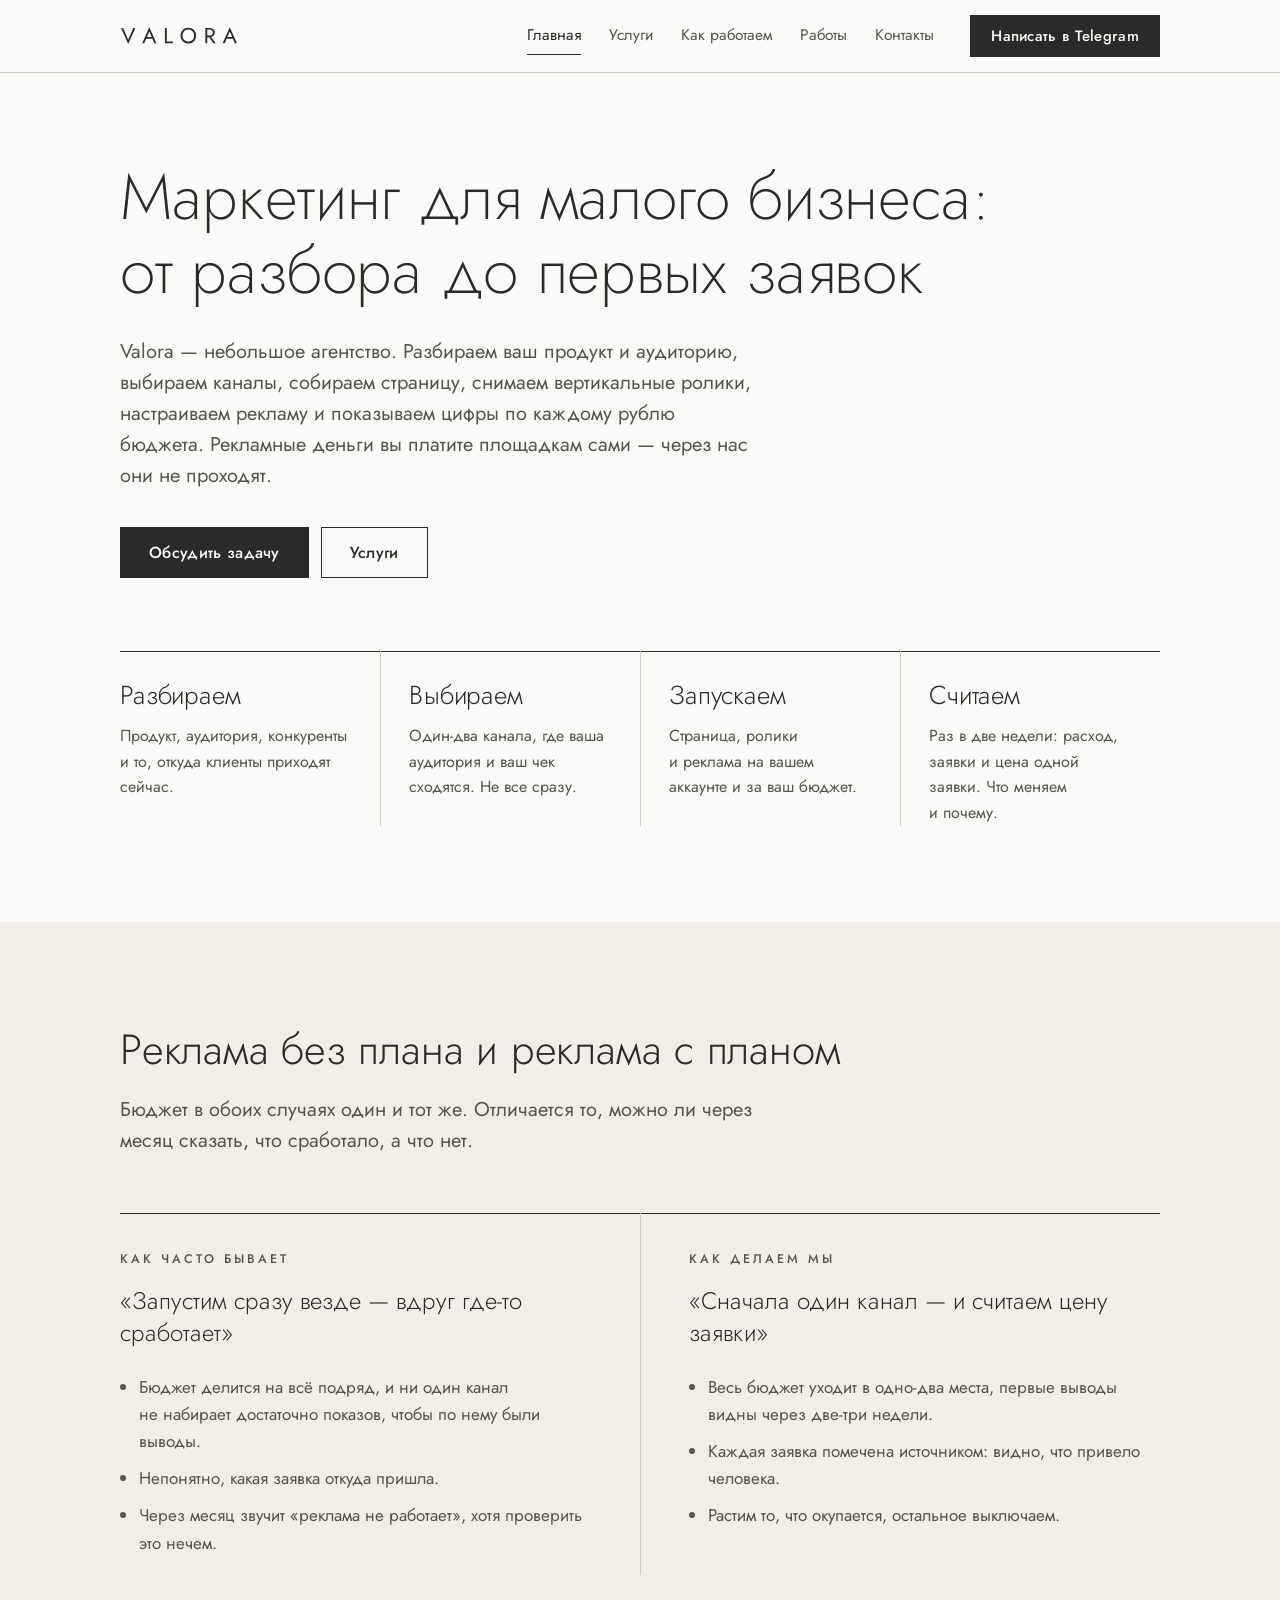
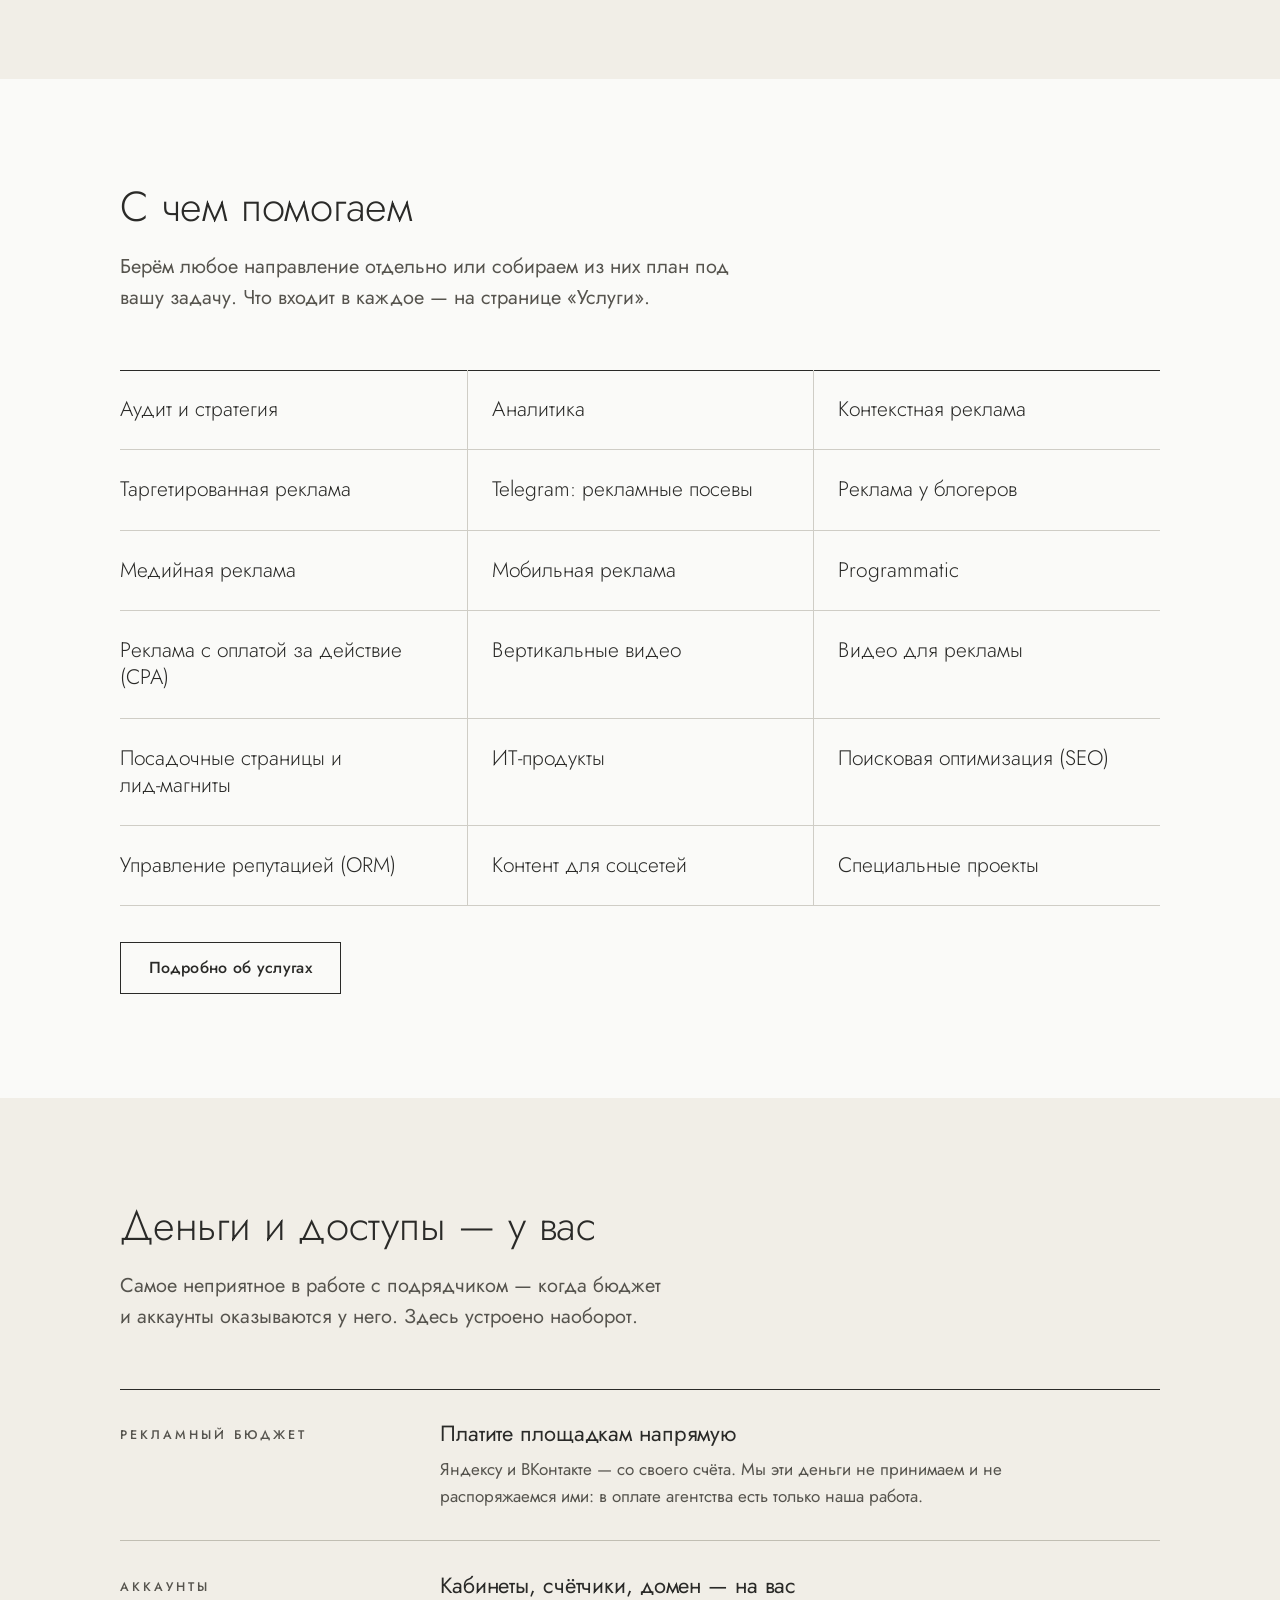
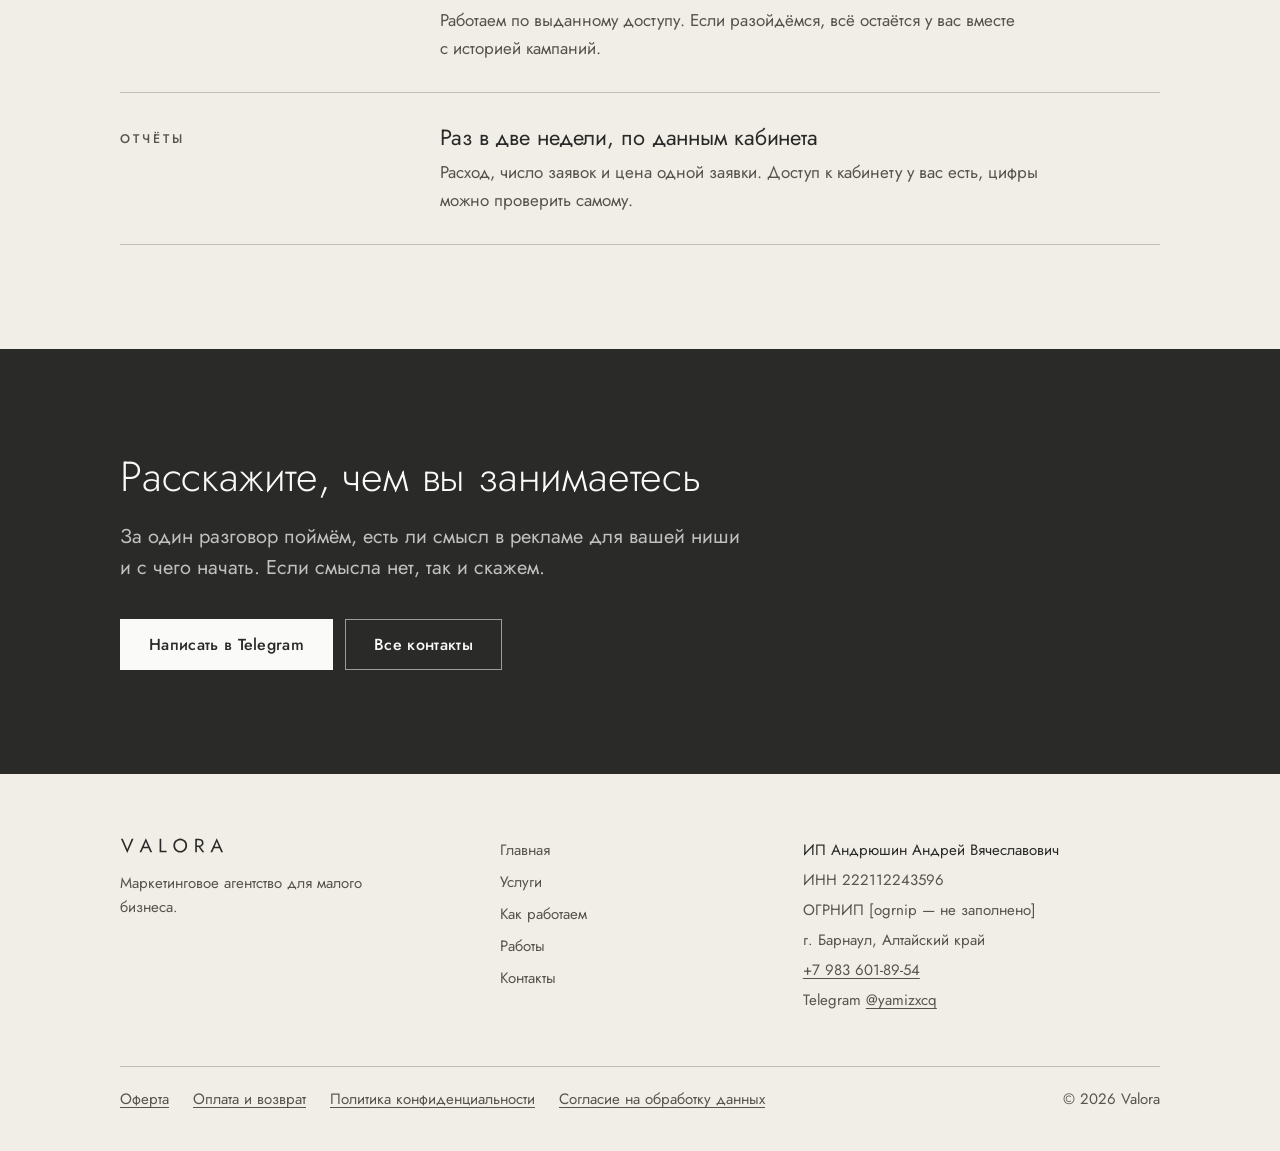
==== index.html @ 907070ff "feat: Valora marketing agency site (IP, no price list, vertical video production) Co-Authored-By: Cl" ====
<!doctype html>
<html lang="ru">
<head>
<meta charset="utf-8">
<meta name="viewport" content="width=device-width, initial-scale=1">
<title>Valora — маркетинговое агентство для малого бизнеса</title>
<meta name="description" content="Valora — небольшое маркетинговое агентство: аудит, реклама, вертикальные видео, сайты и аналитика. Бюджет и аккаунты — у вас.">
<meta property="og:type" content="website">
<meta property="og:locale" content="ru_RU">
<meta property="og:site_name" content="Valora">
<meta property="og:title" content="Valora — маркетинговое агентство для малого бизнеса">
<meta property="og:description" content="Valora — небольшое маркетинговое агентство: аудит, реклама, вертикальные видео, сайты и аналитика. Бюджет и аккаунты — у вас.">
<meta property="og:url" content="https://valora-studio.github.io/valora-agency/">
<meta property="og:image" content="https://valora-studio.github.io/valora-agency/img/og.jpg">
<meta property="og:image:width" content="1200">
<meta property="og:image:height" content="630">
<meta name="twitter:card" content="summary_large_image">
<link rel="canonical" href="https://valora-studio.github.io/valora-agency/">
<link rel="icon" href="img/favicon.svg" type="image/svg+xml">
<link rel="icon" href="img/favicon-32.png" sizes="32x32" type="image/png">
<link rel="apple-touch-icon" href="img/apple-touch-icon.png">
<link rel="preload" href="fonts/Jost-cyr-var.woff2" as="font" type="font/woff2" crossorigin>
<script>document.documentElement.classList.add('js')</script>
<link rel="stylesheet" href="styles.css">
</head>
<body>
<header class="top">
  <div class="wrap">
    <a class="brand" href="index.html"><svg role="img" aria-label="Valora" xmlns="http://www.w3.org/2000/svg" viewBox="0 0 5364.0 784.0"><g transform="translate(42.0 742.0) scale(1 -1)" fill="currentColor"><path transform="translate(0.0 0)" d="M330 158 100 700H5L330 -35L655 700H560Z"/><path transform="translate(960.0 0)" d="M147 210H517L487 290H177ZM330 542 450 260 458 240 560 0H655L330 735L5 0H100L204 246L212 264Z"/><path transform="translate(1920.0 0)" d="M80 700V0H440V80H165V700Z"/><path transform="translate(2670.0 0)" d="M130 350Q130 429 164.5 491.0Q199 553 259.0 589.0Q319 625 395 625Q472 625 531.5 589.0Q591 553 625.5 491.0Q660 429 660 350Q660 271 625.5 209.0Q591 147 531.5 111.0Q472 75 395 75Q319 75 259.0 111.0Q199 147 164.5 209.0Q130 271 130 350ZM40 350Q40 274 66.5 208.0Q93 142 141.0 93.5Q189 45 254.0 17.5Q319 -10 395 -10Q472 -10 536.5 17.5Q601 45 649.0 93.5Q697 142 723.5 208.0Q750 274 750 350Q750 427 723.5 492.5Q697 558 649.0 606.5Q601 655 536.5 682.5Q472 710 395 710Q319 710 254.0 682.5Q189 655 141.0 606.5Q93 558 66.5 492.5Q40 427 40 350Z"/><path transform="translate(3760.0 0)" d="M205 345 445 0H550L300 345ZM80 700V0H165V700ZM127 625H270Q315 625 349.5 609.0Q384 593 403.5 563.0Q423 533 423 490Q423 447 403.5 417.0Q384 387 349.5 371.0Q315 355 270 355H127V280H270Q338 280 391.5 305.5Q445 331 476.5 378.5Q508 426 508 490Q508 555 476.5 602.0Q445 649 391.5 674.5Q338 700 270 700H127Z"/><path transform="translate(4620.0 0)" d="M147 210H517L487 290H177ZM330 542 450 260 458 240 560 0H655L330 735L5 0H100L204 246L212 264Z"/></g></svg>
</a>
    <button class="burger" type="button" aria-expanded="false" aria-controls="nav">Меню</button>
    <nav class="nav" id="nav">
      <a href="index.html" aria-current="page">Главная</a>
      <a href="services.html">Услуги</a>
      <a href="how.html">Как работаем</a>
      <a href="works.html">Работы</a>
      <a href="contact.html">Контакты</a>
    </nav>
    <a class="btn" href="https://t.me/yamizxcq" target="_blank" rel="noopener">Написать в Telegram</a>
  </div>
</header>
<main>
<section class="hero">
  <div class="wrap">
    <h1>Маркетинг для малого бизнеса: от&nbsp;разбора до&nbsp;первых заявок</h1>
    <p class="lead">Valora&nbsp;— небольшое агентство. Разбираем ваш продукт и&nbsp;аудиторию, выбираем каналы, собираем страницу, снимаем вертикальные ролики, настраиваем рекламу и&nbsp;показываем цифры по&nbsp;каждому рублю бюджета. Рекламные деньги вы&nbsp;платите площадкам сами&nbsp;— через нас они не&nbsp;проходят.</p>
    <div class="actions">
      <a class="btn" href="https://t.me/yamizxcq">Обсудить задачу</a>
      <a class="btn btn--ghost" href="services.html">Услуги</a>
    </div>
    <div class="stages">
    <div class="stage" style="--i:0"><h3>Разбираем</h3><p>Продукт, аудитория, конкуренты и&nbsp;то, откуда клиенты приходят сейчас.</p></div>
    <div class="stage" style="--i:1"><h3>Выбираем</h3><p>Один-два канала, где ваша аудитория и&nbsp;ваш чек сходятся. Не&nbsp;все сразу.</p></div>
    <div class="stage" style="--i:2"><h3>Запускаем</h3><p>Страница, ролики и&nbsp;реклама на&nbsp;вашем аккаунте и&nbsp;за ваш бюджет.</p></div>
    <div class="stage" style="--i:3"><h3>Считаем</h3><p>Раз в&nbsp;две недели: расход, заявки и&nbsp;цена одной заявки. Что меняем и&nbsp;почему.</p></div>
  </div>
  </div>
</section>

<section class="band band--tone">
  <div class="wrap">
    <div class="head">
      <h2>Реклама без плана и&nbsp;реклама с&nbsp;планом</h2>
      <p class="lead">Бюджет в&nbsp;обоих случаях один и&nbsp;тот же. Отличается то, можно ли&nbsp;через месяц сказать, что сработало, а&nbsp;что нет.</p>
    </div>
    <div class="compare">
      <div>
        <p class="label">Как часто бывает</p>
        <blockquote>«Запустим сразу везде&nbsp;— вдруг где-то сработает»</blockquote>
        <ul>
          <li>Бюджет делится на&nbsp;всё подряд, и&nbsp;ни один канал не&nbsp;набирает достаточно показов, чтобы по&nbsp;нему были выводы.</li>
          <li>Непонятно, какая заявка откуда пришла.</li>
          <li>Через месяц звучит «реклама не&nbsp;работает», хотя проверить это нечем.</li>
        </ul>
      </div>
      <div>
        <p class="label">Как делаем мы</p>
        <blockquote>«Сначала один канал&nbsp;— и&nbsp;считаем цену заявки»</blockquote>
        <ul>
          <li>Весь бюджет уходит в&nbsp;одно-два места, первые выводы видны через две-три недели.</li>
          <li>Каждая заявка помечена источником: видно, что привело человека.</li>
          <li>Растим то, что окупается, остальное выключаем.</li>
        </ul>
      </div>
    </div>
  </div>
</section>

<section class="band">
  <div class="wrap">
    <div class="head">
      <h2>С&nbsp;чем помогаем</h2>
      <p class="lead">Берём любое направление отдельно или собираем из&nbsp;них план под вашу задачу. Что входит в&nbsp;каждое&nbsp;— на&nbsp;странице «Услуги».</p>
    </div>
    <div class="dirs">
    <div style="--i:0">Аудит и&nbsp;стратегия</div>
    <div style="--i:1">Аналитика</div>
    <div style="--i:2">Контекстная реклама</div>
    <div style="--i:3">Таргетированная реклама</div>
    <div style="--i:4">Telegram: рекламные посевы</div>
    <div style="--i:5">Реклама у&nbsp;блогеров</div>
    <div style="--i:6">Медийная реклама</div>
    <div style="--i:7">Мобильная реклама</div>
    <div style="--i:8">Programmatic</div>
    <div style="--i:9">Реклама с&nbsp;оплатой за&nbsp;действие (CPA)</div>
    <div style="--i:10">Вертикальные видео</div>
    <div style="--i:11">Видео для рекламы</div>
    <div style="--i:12">Посадочные страницы и <span class="nb">лид-магниты</span></div>
    <div style="--i:13">ИТ-продукты</div>
    <div style="--i:14">Поисковая оптимизация (SEO)</div>
    <div style="--i:15">Управление репутацией (ORM)</div>
    <div style="--i:16">Контент для соцсетей</div>
    <div style="--i:17">Специальные проекты</div>
  </div>
    <div class="actions"><a class="btn btn--ghost" href="services.html">Подробно об&nbsp;услугах</a></div>
  </div>
</section>

<section class="band band--tone">
  <div class="wrap">
    <div class="head">
      <h2>Деньги и&nbsp;доступы&nbsp;— у&nbsp;вас</h2>
      <p class="lead">Самое неприятное в&nbsp;работе с&nbsp;подрядчиком&nbsp;— когда бюджет и&nbsp;аккаунты оказываются у&nbsp;него. Здесь устроено наоборот.</p>
    </div>
    <div class="rows">
      <div class="row">
        <p class="label">Рекламный бюджет</p>
        <div><h3>Платите площадкам напрямую</h3><p>Яндексу и&nbsp;ВКонтакте&nbsp;— со&nbsp;своего счёта. Мы&nbsp;эти деньги не&nbsp;принимаем и&nbsp;не распоряжаемся ими: в&nbsp;оплате агентства есть только наша работа.</p></div>
      </div>
      <div class="row">
        <p class="label">Аккаунты</p>
        <div><h3>Кабинеты, счётчики, домен&nbsp;— на&nbsp;вас</h3><p>Работаем по&nbsp;выданному доступу. Если разойдёмся, всё остаётся у&nbsp;вас вместе с&nbsp;историей кампаний.</p></div>
      </div>
      <div class="row">
        <p class="label">Отчёты</p>
        <div><h3>Раз в&nbsp;две недели, по&nbsp;данным кабинета</h3><p>Расход, число заявок и&nbsp;цена одной заявки. Доступ к&nbsp;кабинету у&nbsp;вас есть, цифры можно проверить самому.</p></div>
      </div>
    </div>
  </div>
</section>

<section class="band band--ink cta">
  <div class="wrap">
    <h2>Расскажите, чем вы&nbsp;занимаетесь</h2>
    <p class="lead">За&nbsp;один разговор поймём, есть ли&nbsp;смысл в&nbsp;рекламе для вашей ниши и&nbsp;с чего начать. Если смысла нет, так и&nbsp;скажем.</p>
    <div class="actions">
      <a class="btn btn--on-ink" href="https://t.me/yamizxcq">Написать в&nbsp;Telegram</a>
      <a class="btn btn--on-ink-ghost" href="contact.html">Все контакты</a>
    </div>
  </div>
</section>
</main>
<footer class="foot">
  <div class="wrap">
    <div class="foot__grid">
      <div>
        <a class="brand" href="index.html"><svg role="img" aria-label="Valora" xmlns="http://www.w3.org/2000/svg" viewBox="0 0 5364.0 784.0"><g transform="translate(42.0 742.0) scale(1 -1)" fill="currentColor"><path transform="translate(0.0 0)" d="M330 158 100 700H5L330 -35L655 700H560Z"/><path transform="translate(960.0 0)" d="M147 210H517L487 290H177ZM330 542 450 260 458 240 560 0H655L330 735L5 0H100L204 246L212 264Z"/><path transform="translate(1920.0 0)" d="M80 700V0H440V80H165V700Z"/><path transform="translate(2670.0 0)" d="M130 350Q130 429 164.5 491.0Q199 553 259.0 589.0Q319 625 395 625Q472 625 531.5 589.0Q591 553 625.5 491.0Q660 429 660 350Q660 271 625.5 209.0Q591 147 531.5 111.0Q472 75 395 75Q319 75 259.0 111.0Q199 147 164.5 209.0Q130 271 130 350ZM40 350Q40 274 66.5 208.0Q93 142 141.0 93.5Q189 45 254.0 17.5Q319 -10 395 -10Q472 -10 536.5 17.5Q601 45 649.0 93.5Q697 142 723.5 208.0Q750 274 750 350Q750 427 723.5 492.5Q697 558 649.0 606.5Q601 655 536.5 682.5Q472 710 395 710Q319 710 254.0 682.5Q189 655 141.0 606.5Q93 558 66.5 492.5Q40 427 40 350Z"/><path transform="translate(3760.0 0)" d="M205 345 445 0H550L300 345ZM80 700V0H165V700ZM127 625H270Q315 625 349.5 609.0Q384 593 403.5 563.0Q423 533 423 490Q423 447 403.5 417.0Q384 387 349.5 371.0Q315 355 270 355H127V280H270Q338 280 391.5 305.5Q445 331 476.5 378.5Q508 426 508 490Q508 555 476.5 602.0Q445 649 391.5 674.5Q338 700 270 700H127Z"/><path transform="translate(4620.0 0)" d="M147 210H517L487 290H177ZM330 542 450 260 458 240 560 0H655L330 735L5 0H100L204 246L212 264Z"/></g></svg>
</a>
        <p class="foot__tag">Маркетинговое агентство для малого бизнеса.</p>
      </div>
      <ul>
        <li><a href="index.html">Главная</a></li>
        <li><a href="services.html">Услуги</a></li>
        <li><a href="how.html">Как работаем</a></li>
        <li><a href="works.html">Работы</a></li>
        <li><a href="contact.html">Контакты</a></li>
      </ul>
      <div class="foot__req">
        <p>ИП Андрюшин Андрей Вячеславович</p>
        <p>ИНН 222112243596</p>
        <p>ОГРНИП [ogrnip — не заполнено]</p>
        <p>г. Барнаул, Алтайский край</p>
        <p><a href="tel:+79836018954">+7 983 601-89-54</a></p>
        <p>Telegram <a href="https://t.me/yamizxcq" target="_blank" rel="noopener">@yamizxcq</a></p>
      </div>
    </div>
    <div class="foot__legal">
    <a href="oferta.html">Оферта</a>
    <a href="payment.html">Оплата и возврат</a>
    <a href="privacy.html">Политика конфиденциальности</a>
    <a href="consent.html">Согласие на обработку данных</a>
    <span>© 2026 Valora</span>
    </div>
  </div>
</footer>
<script src="script.js"></script>
</body>
</html>
---- styles.css ----
/* Valora — сайт студии.
   Фирстиль S6 «Тихий минимализм»: чернила по бумаге, Jost, акцентного цвета нет.
   MUTED (#9A9689) текстом не набирается никогда — только линейки. */

@font-face {
  font-family: 'Jost';
  font-style: normal; font-weight: 200 700; font-display: swap;
  src: url(fonts/Jost-cyr-var.woff2) format('woff2');
  unicode-range: U+0301, U+0400-045F, U+0490-0491, U+04B0-04B1, U+2116;
}
@font-face {
  font-family: 'Jost';
  font-style: normal; font-weight: 200 700; font-display: swap;
  src: url(fonts/Jost-latin-var.woff2) format('woff2');
  unicode-range: U+0000-00FF, U+0131, U+0152-0153, U+02BB-02BC, U+02C6,
                 U+02DA, U+02DC, U+0304, U+0308, U+0329, U+2000-206F,
                 U+20AC, U+2122, U+2191, U+2193, U+2212, U+2215, U+FEFF, U+FFFD;
}

:root {
  --ink: #2A2A28;
  --ink-2: #56544E;
  --paper: #FAFAF8;
  --tone: #F1EEE7;
  --rule: #9A9689;
  --rule-soft: color-mix(in srgb, var(--rule) 45%, var(--paper));
  --on-ink-2: color-mix(in srgb, var(--paper) 72%, var(--ink));

  --wrap: 1120px;
  --gutter: 40px;
  --font: 'Jost', 'Segoe UI', system-ui, sans-serif;
}

*, *::before, *::after { box-sizing: border-box; }
html { -webkit-text-size-adjust: 100%; }
body {
  margin: 0;
  background: var(--paper);
  color: var(--ink);
  font: 400 17px/1.6 var(--font);
  font-feature-settings: 'kern', 'liga';
  -webkit-font-smoothing: antialiased;
}
img { max-width: 100%; height: auto; display: block; }
a { color: inherit; text-decoration-thickness: 1px; text-underline-offset: 3px; }
a:hover { text-decoration-color: var(--rule); }
p { margin: 0 0 1em; }
p:last-child { margin-bottom: 0; }
h1, h2, h3 { margin: 0; font-weight: 300; line-height: 1.15; letter-spacing: -0.005em; }
h1 { font-size: clamp(38px, 5.2vw, 64px); font-weight: 250; }
h2 { font-size: clamp(30px, 3.4vw, 42px); }
h3 { font-size: 22px; font-weight: 400; line-height: 1.3; }
:focus-visible { outline: 2px solid var(--ink); outline-offset: 3px; }

.wrap { max-width: var(--wrap); margin: 0 auto; padding: 0 var(--gutter); }
.lead { font-size: 20px; line-height: 1.55; color: var(--ink-2); max-width: 640px; }
.note { font-size: 15px; color: var(--ink-2); }
.label {
  font-size: 12.5px; font-weight: 500; letter-spacing: 0.24em;
  text-transform: uppercase; color: var(--ink-2);
}

/* ---------- кнопки ---------- */
.btn {
  display: inline-block; padding: 15px 28px;
  font: 500 16px/1.2 var(--font); letter-spacing: 0.02em;
  text-decoration: none; text-align: center;
  border: 1px solid var(--ink); background: var(--ink); color: var(--paper);
  cursor: pointer; transition: background .15s, color .15s;
}
.btn:hover { background: var(--paper); color: var(--ink); }
.btn--ghost { background: transparent; color: var(--ink); }
.btn--ghost:hover { background: var(--ink); color: var(--paper); }
.btn--on-ink { background: var(--paper); color: var(--ink); border-color: var(--paper); }
.btn--on-ink:hover { background: transparent; color: var(--paper); }
.btn--on-ink-ghost { background: transparent; color: var(--paper); border-color: color-mix(in srgb, var(--paper) 55%, var(--ink)); }
.btn--on-ink-ghost:hover { background: var(--paper); color: var(--ink); border-color: var(--paper); }
.actions { display: flex; flex-wrap: wrap; gap: 12px; margin-top: 36px; }

/* ---------- шапка ---------- */
.top { border-bottom: 1px solid var(--rule-soft); background: var(--paper); position: sticky; top: 0; z-index: 10; }
.top .wrap { display: flex; align-items: center; gap: 36px; height: 72px; }
.brand { display: block; line-height: 0; flex: none; }
.brand svg { width: 118px; height: auto; }
.nav { display: flex; gap: 28px; margin-left: auto; }
.nav a { font-size: 15.5px; text-decoration: none; color: var(--ink-2); padding: 6px 0; border-bottom: 1px solid transparent; }
.nav a:hover { color: var(--ink); }
.nav a[aria-current="page"] { color: var(--ink); border-bottom-color: var(--ink); }
.top .btn { padding: 11px 20px; font-size: 15px; }
.burger { display: none; margin-left: auto; background: none; border: 0; padding: 10px 0; cursor: pointer; font: 500 15px var(--font); color: var(--ink); }

/* ---------- полосы ---------- */
.band { padding: 104px 0; }
.band--tone { background: var(--tone); }
.band--ink { background: var(--ink); color: var(--paper); }
.band--ink .lead, .band--ink .note { color: var(--on-ink-2); }
.band--ink a:not(.btn) { color: var(--paper); }
.hero + .band:not(.band--tone):not(.band--ink) { padding-top: 0; }
.head { max-width: 760px; margin-bottom: 56px; }
.head .lead { margin-top: 20px; }

/* ---------- первый экран ---------- */
.hero { padding: 88px 0 96px; }
.hero h1 { max-width: 14em; }
.hero .lead { margin-top: 28px; }

/* ---------- строки с подписью слева (как слайд «Условия» в КП) ---------- */
.rows { border-top: 1px solid var(--ink); }
.row { display: grid; grid-template-columns: 280px 1fr; gap: 40px; padding: 30px 0; border-bottom: 1px solid var(--rule-soft); }
.row .label { padding-top: 6px; }
.row h3 + p { margin-top: 8px; }
.row p { color: var(--ink-2); max-width: 640px; }
.row ul { margin: 12px 0 0; padding-left: 1.1em; color: var(--ink-2); max-width: 640px; }
.row li { margin-bottom: 6px; }
.band--tone .rows, .band--tone .row { border-color: color-mix(in srgb, var(--rule) 55%, var(--tone)); }
.band--tone .rows { border-top-color: var(--ink); }

/* ---------- сравнение двух подходов ---------- */
.compare { display: grid; grid-template-columns: 1fr 1fr; border-top: 1px solid var(--ink); }
.compare > div { padding: 36px 48px 8px 0; }
.compare > div + div { padding: 36px 0 8px 48px; border-left: 1px solid var(--rule-soft); }
.compare blockquote { margin: 16px 0 24px; font-size: 24px; font-weight: 300; line-height: 1.35; }
.compare ul { margin: 0; padding-left: 1.1em; color: var(--ink-2); }
.compare li { margin-bottom: 10px; }
.compare__result { margin-top: 40px; max-width: 760px; font-size: 20px; }


/* ---------- четыре этапа под заголовком ---------- */
.stages { display: grid; grid-template-columns: repeat(4, 1fr); border-top: 1px solid var(--ink); margin-top: 72px; }
.stage { padding: 28px 28px 0 0; }
.stage + .stage { padding-left: 28px; border-left: 1px solid var(--rule-soft); }
.stage h3 { font-size: 26px; font-weight: 300; }
.stage p { margin-top: 10px; font-size: 16px; color: var(--ink-2); }
.js .stage { opacity: 0; transform: translateY(14px); transition: opacity .8s var(--ease), transform .8s var(--ease); transition-delay: calc(var(--i) * 110ms + 250ms); }
.js .stages.is-in .stage { opacity: 1; transform: none; }

/* ---------- направления: сетка названий на главной ---------- */
.dirs { display: grid; grid-template-columns: repeat(3, 1fr); border-top: 1px solid var(--ink); }
.dirs > div { padding: 26px 24px 26px 0; border-bottom: 1px solid var(--rule-soft); font-size: 21px; font-weight: 300; line-height: 1.3; }
.dirs > div:not(:nth-child(3n+1)) { padding-left: 24px; border-left: 1px solid var(--rule-soft); }
.js .dirs > div { opacity: 0; transition: opacity .7s var(--ease); transition-delay: calc(var(--i) * 45ms + 150ms); }
.js .dirs.is-in > div { opacity: 1; }

/* ---------- услуги: несколько позиций в одной строке ---------- */
.svc + .svc { margin-top: 26px; }
.svc h3 { font-size: 21px; }

/* ---------- шаги ---------- */
.steps { counter-reset: step; border-top: 1px solid var(--ink); }
.step { display: grid; grid-template-columns: 80px 280px 1fr; gap: 32px; padding: 32px 0; border-bottom: 1px solid var(--rule-soft); }
.step::before { counter-increment: step; content: counter(step); font-size: 40px; font-weight: 200; line-height: 1; }
.step .when { font-size: 15px; color: var(--ink-2); margin-top: 8px; }
.step p { color: var(--ink-2); max-width: 600px; }

/* ---------- вопросы ---------- */
.faq { border-top: 1px solid var(--ink); }
.faq details { border-bottom: 1px solid var(--rule-soft); }
.faq summary { list-style: none; cursor: pointer; padding: 24px 48px 24px 0; font-size: 20px; font-weight: 400; position: relative; }
.faq summary::-webkit-details-marker { display: none; }
.faq summary::after { content: '+'; position: absolute; right: 4px; top: 20px; font-size: 28px; font-weight: 200; }
.faq details[open] summary::after { content: '−'; }
.faq details > div { padding: 0 48px 28px 0; color: var(--ink-2); max-width: 760px; }

/* ---------- работы ---------- */
.work { display: grid; grid-template-columns: 1.4fr 1fr; gap: 56px; align-items: start; padding: 48px 0; border-top: 1px solid var(--ink); }
.work + .work { border-top-color: var(--rule-soft); }
.work__img { border: 1px solid var(--rule-soft); }
.work h3 { font-size: 28px; font-weight: 300; }
.work p { color: var(--ink-2); margin-top: 14px; }
.work .actions { margin-top: 24px; }
.guides { display: grid; grid-template-columns: repeat(3, 1fr); gap: 16px; }
.guides img { border: 1px solid var(--rule-soft); aspect-ratio: 9 / 16; object-fit: cover; width: 100%; }

/* ---------- контакты ---------- */
.contacts { border-top: 1px solid var(--ink); }
.contacts div { display: grid; grid-template-columns: 280px 1fr; gap: 40px; padding: 22px 0; border-bottom: 1px solid var(--rule-soft); align-items: baseline; }
.contacts b { font-weight: 300; font-size: 26px; overflow-wrap: anywhere; }
.contacts b a { text-decoration: none; }
.contacts b a:hover { text-decoration: underline; }

/* ---------- финальный призыв ---------- */
.cta { text-align: left; }
.cta h2 { max-width: 16em; }
.cta .lead { margin-top: 20px; }

/* ---------- юридические страницы ---------- */
.doc { padding: 72px 0 104px; }
.doc .wrap { max-width: 840px; }
.doc h1 { font-size: clamp(32px, 4vw, 46px); font-weight: 300; }
.doc .meta { margin-top: 16px; color: var(--ink-2); font-size: 15px; }
.doc h2 { font-size: 24px; font-weight: 400; margin: 48px 0 16px; padding-top: 24px; border-top: 1px solid var(--rule-soft); }
.doc p, .doc li { color: var(--ink); font-size: 16.5px; line-height: 1.65; }
.doc ul, .doc ol { padding-left: 1.2em; margin: 0 0 1em; }
.doc li { margin-bottom: 6px; }
.doc .req { margin-top: 48px; padding: 28px 32px; background: var(--tone); }
.doc .req p { margin-bottom: 4px; }
.doc-nav { display: flex; flex-wrap: wrap; gap: 8px 24px; margin-bottom: 40px; font-size: 15px; }
.doc-nav a { color: var(--ink-2); }
.doc-nav a[aria-current="page"] { color: var(--ink); text-decoration: none; }

/* ---------- подвал ---------- */
.foot { background: var(--tone); padding: 64px 0 40px; font-size: 15px; }
.foot__grid { display: grid; grid-template-columns: 1.3fr 1fr 1.4fr; gap: 48px; }
.foot .brand svg { width: 104px; }
.foot__tag { margin-top: 18px; color: var(--ink-2); max-width: 280px; }
.foot ul { list-style: none; margin: 0; padding: 0; }
.foot li { margin-bottom: 8px; }
.foot li a { color: var(--ink-2); text-decoration: none; }
.foot li a:hover { color: var(--ink); text-decoration: underline; }
.foot__req p { margin-bottom: 6px; color: var(--ink-2); }
.foot__req p:first-child { color: var(--ink); }
.foot__legal { margin-top: 48px; padding-top: 20px; border-top: 1px solid color-mix(in srgb, var(--rule) 55%, var(--tone)); display: flex; flex-wrap: wrap; gap: 8px 24px; color: var(--ink-2); }
.foot__legal a { color: var(--ink-2); }
.foot__legal span { margin-left: auto; }

/* ---------- адаптив ---------- */
@media (max-width: 1080px) {
  .nav { gap: 20px; }
  .top .btn { display: none; }
}
@media (max-width: 900px) {
  :root { --gutter: 24px; }
  .band { padding: 72px 0; }
  .hero { padding: 56px 0 72px; }
  .row, .contacts div { grid-template-columns: 1fr; gap: 8px; }
  .compare { grid-template-columns: 1fr; }
  .compare > div, .compare > div + div { padding: 28px 0 8px; border-left: 0; }
  .compare > div + div { border-top: 1px solid var(--rule-soft); }
  .dirs { grid-template-columns: 1fr 1fr; }
  .dirs > div, .dirs > div:not(:nth-child(3n+1)) { padding: 22px 16px 22px 0; border-left: 0; }
  .dirs > div:nth-child(even) { padding-left: 16px; border-left: 1px solid var(--rule-soft); }
  .stages { grid-template-columns: 1fr 1fr; margin-top: 48px; }
  .stage, .stage + .stage { padding: 24px 20px 24px 0; border-left: 0; }
  .stage:nth-child(even) { padding-left: 20px; border-left: 1px solid var(--rule-soft); }
  .stage:nth-child(n+3) { border-top: 1px solid var(--rule-soft); }
  .step { grid-template-columns: 56px 1fr; gap: 8px 20px; }
  .step > :last-child { grid-column: 2; }
  .work { grid-template-columns: 1fr; gap: 28px; }
  .foot__grid { grid-template-columns: 1fr 1fr; }
  .foot__grid > :first-child { grid-column: 1 / -1; }

  .burger { display: block; }
  .nav { display: none; position: absolute; left: 0; right: 0; top: 72px; background: var(--paper);
         flex-direction: column; gap: 0; padding: 8px var(--gutter) 20px; border-bottom: 1px solid var(--rule-soft); }
  .nav a { padding: 12px 0; font-size: 18px; border-bottom: 1px solid var(--rule-soft); }
  .nav a[aria-current="page"] { border-bottom-color: var(--rule-soft); font-weight: 500; }
  .top.is-open .nav { display: flex; }
}
@media (max-width: 560px) {
  :root { --gutter: 16px; }
  body { font-size: 16.5px; }
  .lead { font-size: 18px; }
  .guides { grid-template-columns: 1fr 1fr; }
  .guides img:last-child { display: none; }
  .actions .btn { width: 100%; }
  .foot__grid { grid-template-columns: 1fr; }
  .foot__legal span { margin-left: 0; width: 100%; }
  .doc .req { padding: 20px; }
  .faq summary { font-size: 18px; }
  .dirs > div { font-size: 18px; }
  .stages { grid-template-columns: 1fr; }
  .stage, .stage:nth-child(even) { padding: 22px 0; border-left: 0; }
  .stage + .stage { border-top: 1px solid var(--rule-soft); }
}

.after { margin-top: 24px; }

/* =====================================================================
   Движение. Всё, что спрятано до анимации, прячется только под .js —
   без скрипта страница видна целиком. prefers-reduced-motion гасит всё.
   ===================================================================== */
:root { --ease: cubic-bezier(.2, .7, .15, 1); }

/* заголовок первого экрана: слова поднимаются из-под маски */
.js .split .w { display: inline-block; overflow: hidden; vertical-align: top; padding-bottom: .08em; margin-bottom: -.08em; }
.js .split .w > span { display: inline-block; transform: translateY(105%); transition: transform 1.1s var(--ease); transition-delay: calc(var(--i) * 45ms + 80ms); }
.js .split.is-in .w > span { transform: none; }
.js .hero .lead, .js .hero .actions, .js .doc .meta {
  opacity: 0; transform: translateY(10px);
  transition: opacity .9s var(--ease), transform .9s var(--ease); transition-delay: .55s;
}
.js .hero .actions { transition-delay: .7s; }
.js .is-loaded .hero .lead, .js .is-loaded .hero .actions, .js .is-loaded .doc .meta { opacity: 1; transform: none; }

/* фирменная линейка прочерчивается слева направо */
.js .draw { border-top-color: transparent !important; background-image: linear-gradient(var(--ink), var(--ink));
  background-repeat: no-repeat; background-position: 0 0; background-size: 0 1px; transition: background-size 1.3s var(--ease); }
.js .draw.is-in { background-size: 100% 1px; }


/* шаги: линия пути вдоль номеров */
.steps { position: relative; }
.steps__track { position: absolute; left: 11px; top: 44px; bottom: 44px; width: 1px; background: var(--rule-soft); }
.steps__fill { position: absolute; inset: 0; background: var(--ink); transform-origin: 50% 0; transform: scaleY(var(--p, 1)); }
.step { position: relative; }
.step::before { position: relative; z-index: 1; background: var(--paper); width: 24px; text-align: center; padding: 4px 0; }
.js .step::before { color: var(--ink-2); transition: color .4s, font-weight .4s; }
.js .step.is-on::before { color: var(--ink); font-weight: 300; }

@media (prefers-reduced-motion: reduce) {
  .js .split .w > span, .js .hero .lead, .js .hero .actions, .js .doc .meta, .js .stage, .js .dirs > div { transition: none; transform: none; opacity: 1; }
  .js .draw { transition: none; background-size: 100% 1px; }
}

.nb { white-space: nowrap; }
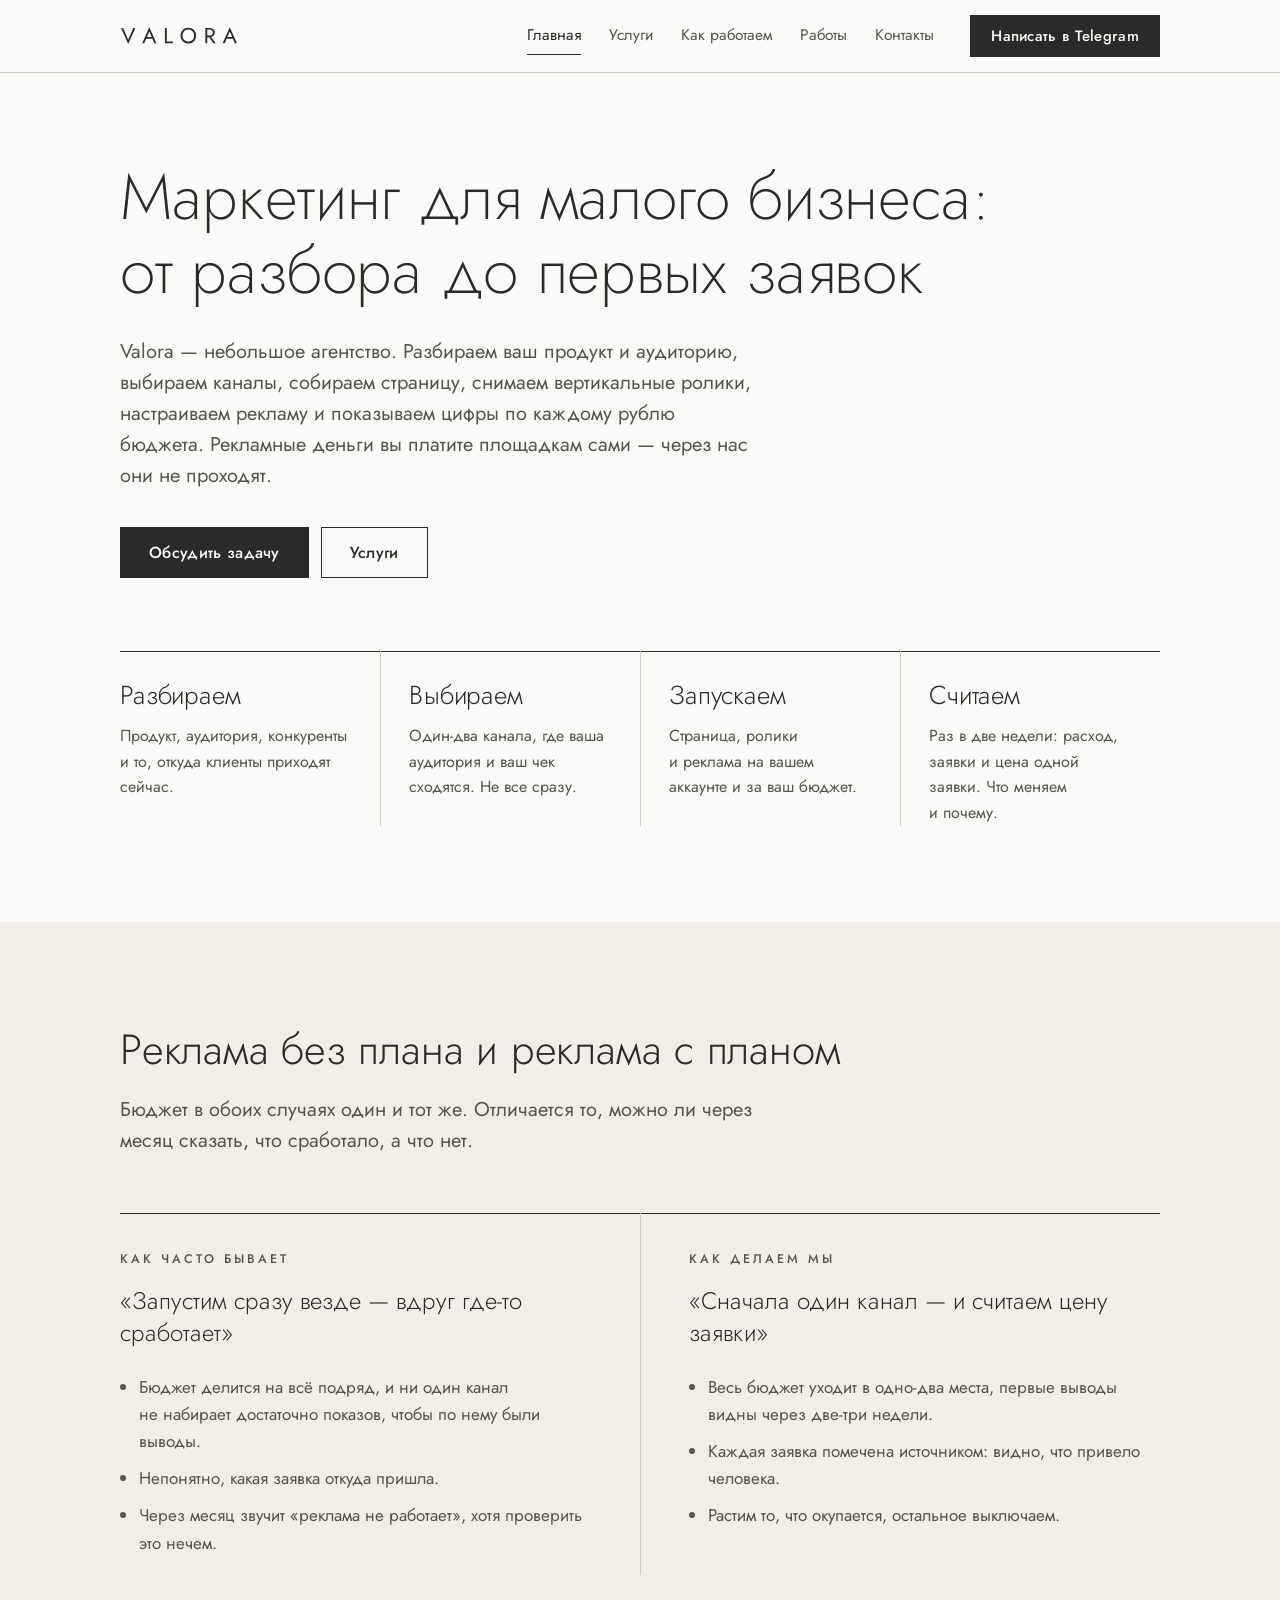
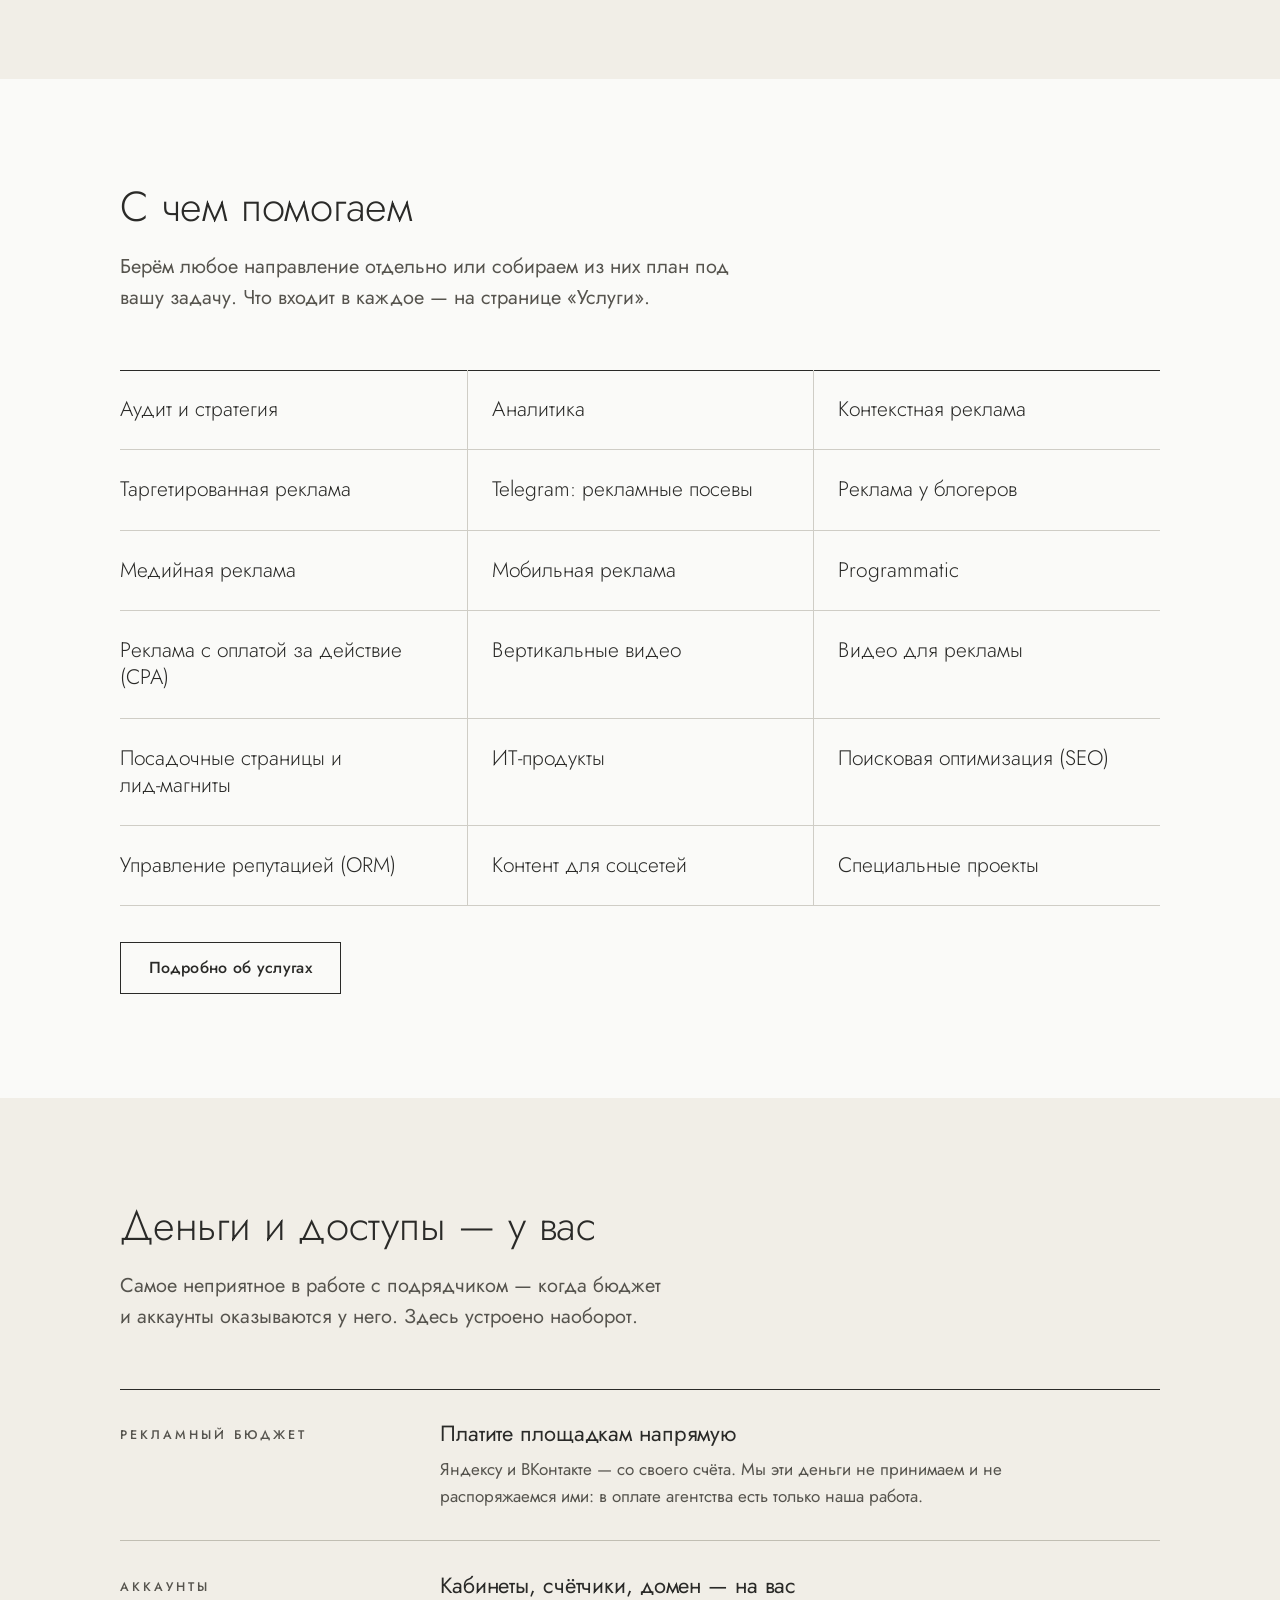
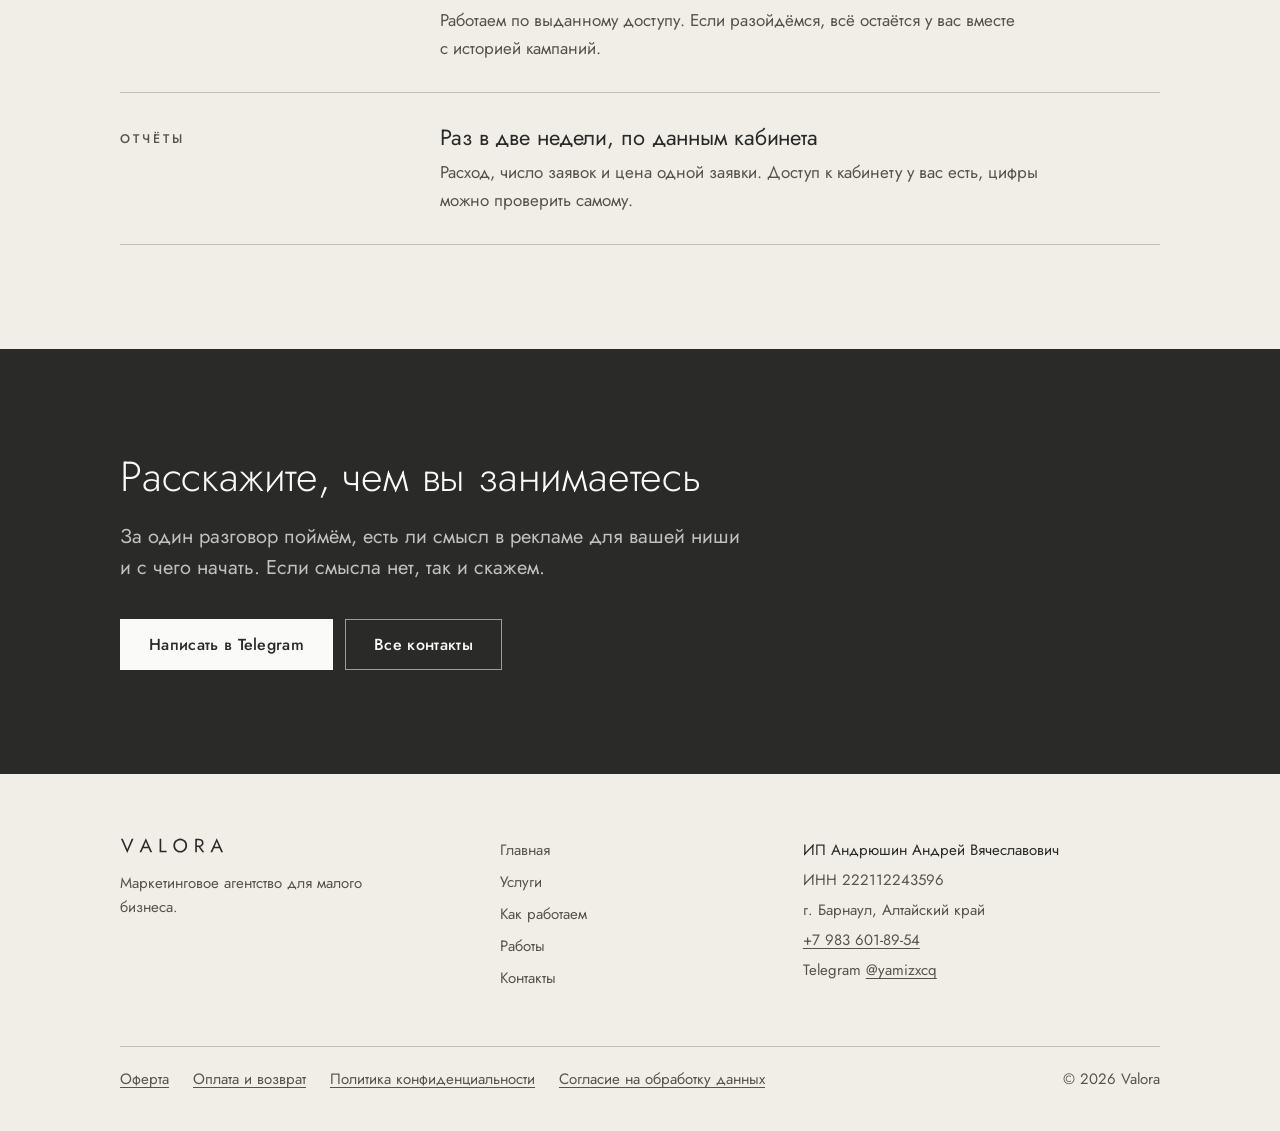
==== commit 00aa13e5: "fix: omit OGRNIP lines until the number is provided Co-Authored-By: Claude Sonnet 5.5 <noreply@anthr" ====
--- a/index.html
+++ b/index.html
@@ -168,7 +168,7 @@
       <div class="foot__req">
         <p>ИП Андрюшин Андрей Вячеславович</p>
         <p>ИНН 222112243596</p>
-        <p>ОГРНИП [ogrnip — не заполнено]</p>
+        
         <p>г. Барнаул, Алтайский край</p>
         <p><a href="tel:+79836018954">+7 983 601-89-54</a></p>
         <p>Telegram <a href="https://t.me/yamizxcq" target="_blank" rel="noopener">@yamizxcq</a></p>
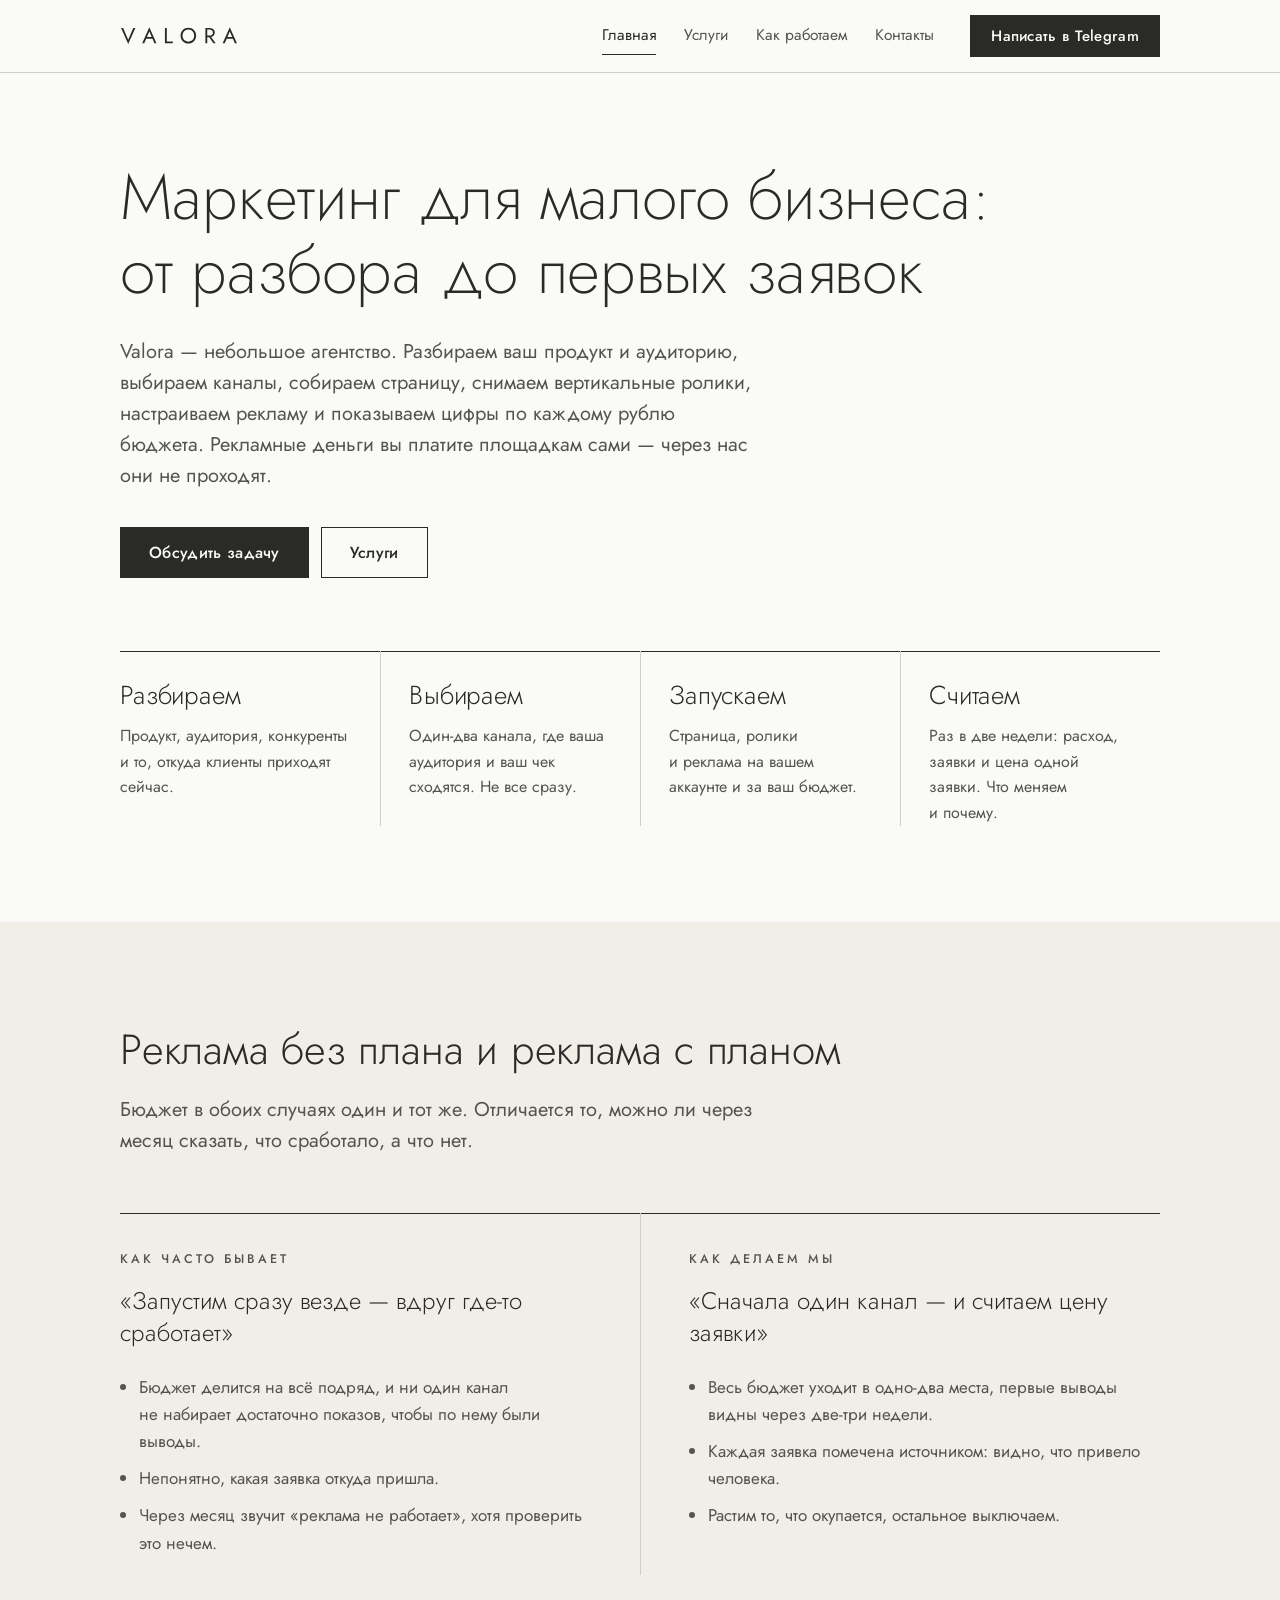
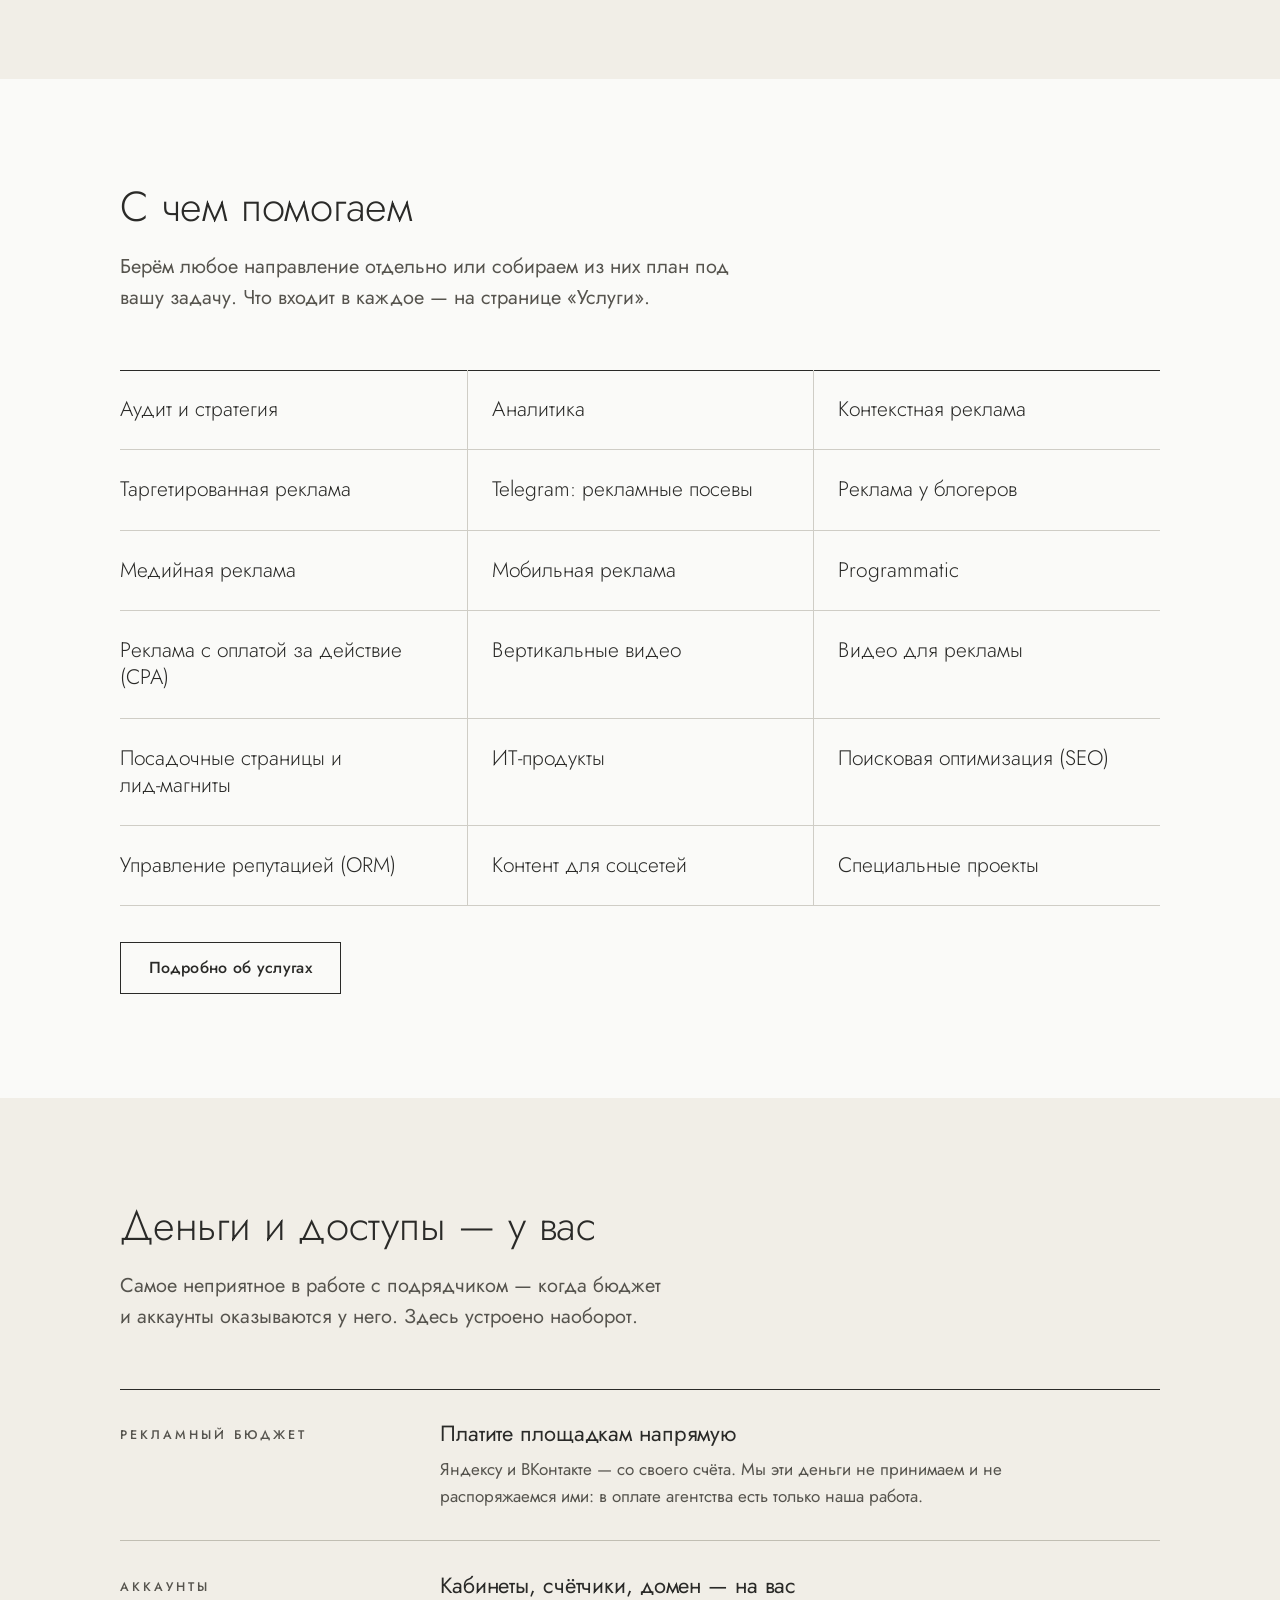
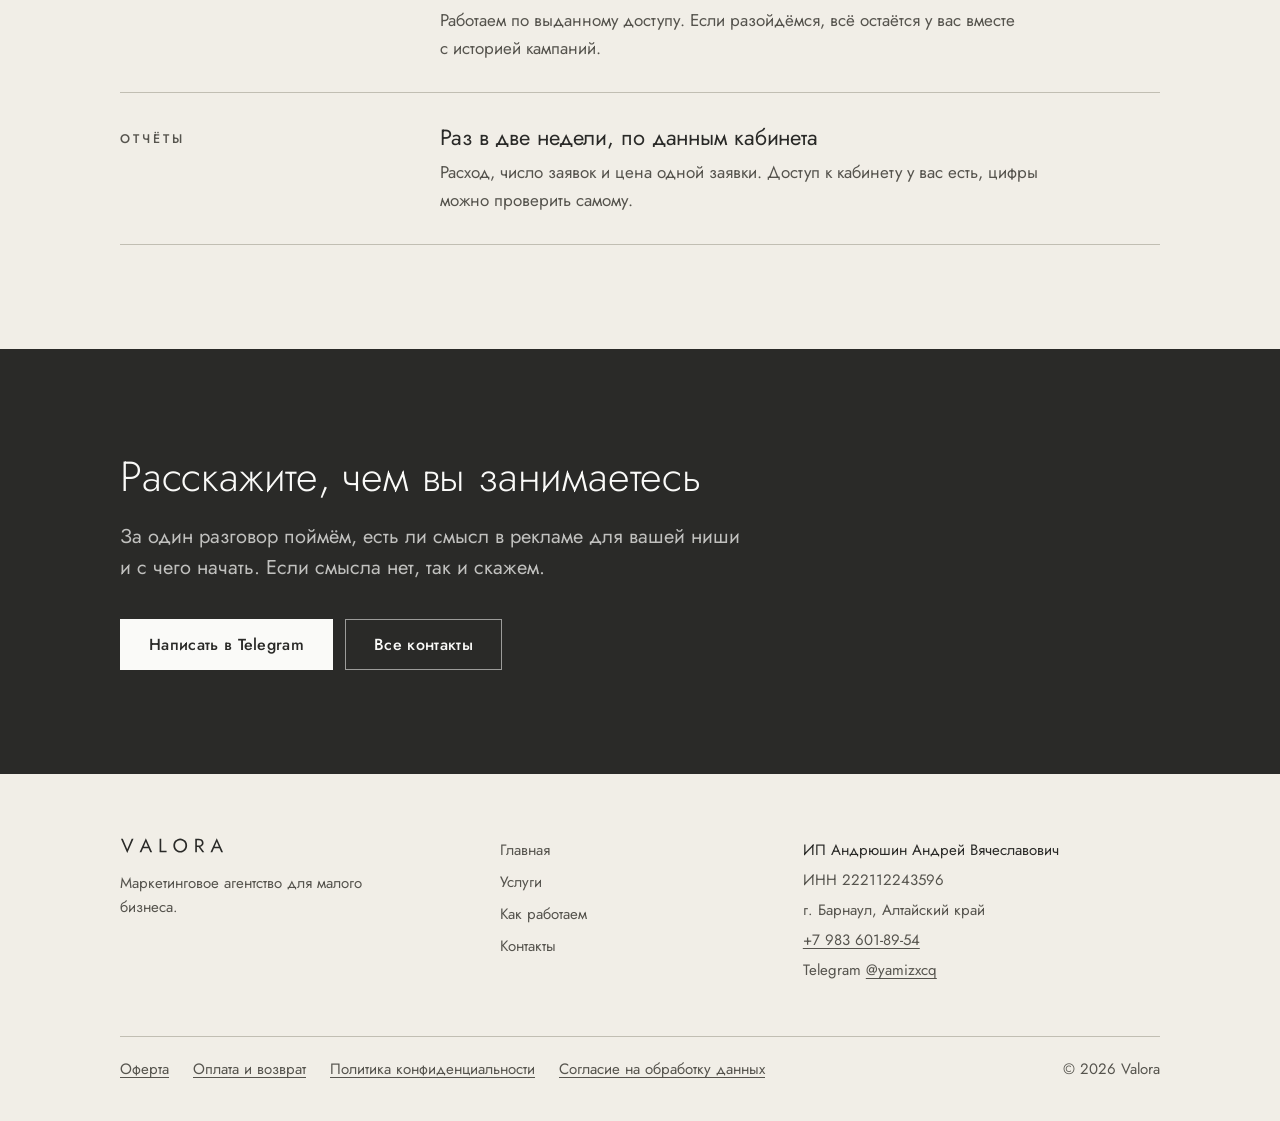
==== commit 8ec079c8: "refactor: remove the works page Co-Authored-By: Claude Sonnet 5.5 <noreply@anthropic.com>" ====
--- a/index.html
+++ b/index.html
@@ -33,7 +33,6 @@
       <a href="index.html" aria-current="page">Главная</a>
       <a href="services.html">Услуги</a>
       <a href="how.html">Как работаем</a>
-      <a href="works.html">Работы</a>
       <a href="contact.html">Контакты</a>
     </nav>
     <a class="btn" href="https://t.me/yamizxcq" target="_blank" rel="noopener">Написать в Telegram</a>
@@ -162,7 +161,6 @@
         <li><a href="index.html">Главная</a></li>
         <li><a href="services.html">Услуги</a></li>
         <li><a href="how.html">Как работаем</a></li>
-        <li><a href="works.html">Работы</a></li>
         <li><a href="contact.html">Контакты</a></li>
       </ul>
       <div class="foot__req">
--- a/styles.css
+++ b/styles.css
@@ -160,16 +160,6 @@
 .faq summary::after { content: '+'; position: absolute; right: 4px; top: 20px; font-size: 28px; font-weight: 200; }
 .faq details[open] summary::after { content: '−'; }
 .faq details > div { padding: 0 48px 28px 0; color: var(--ink-2); max-width: 760px; }
-
-/* ---------- работы ---------- */
-.work { display: grid; grid-template-columns: 1.4fr 1fr; gap: 56px; align-items: start; padding: 48px 0; border-top: 1px solid var(--ink); }
-.work + .work { border-top-color: var(--rule-soft); }
-.work__img { border: 1px solid var(--rule-soft); }
-.work h3 { font-size: 28px; font-weight: 300; }
-.work p { color: var(--ink-2); margin-top: 14px; }
-.work .actions { margin-top: 24px; }
-.guides { display: grid; grid-template-columns: repeat(3, 1fr); gap: 16px; }
-.guides img { border: 1px solid var(--rule-soft); aspect-ratio: 9 / 16; object-fit: cover; width: 100%; }
 
 /* ---------- контакты ---------- */
 .contacts { border-top: 1px solid var(--ink); }
@@ -235,7 +225,6 @@
   .stage:nth-child(n+3) { border-top: 1px solid var(--rule-soft); }
   .step { grid-template-columns: 56px 1fr; gap: 8px 20px; }
   .step > :last-child { grid-column: 2; }
-  .work { grid-template-columns: 1fr; gap: 28px; }
   .foot__grid { grid-template-columns: 1fr 1fr; }
   .foot__grid > :first-child { grid-column: 1 / -1; }
 
@@ -250,8 +239,6 @@
   :root { --gutter: 16px; }
   body { font-size: 16.5px; }
   .lead { font-size: 18px; }
-  .guides { grid-template-columns: 1fr 1fr; }
-  .guides img:last-child { display: none; }
   .actions .btn { width: 100%; }
   .foot__grid { grid-template-columns: 1fr; }
   .foot__legal span { margin-left: 0; width: 100%; }
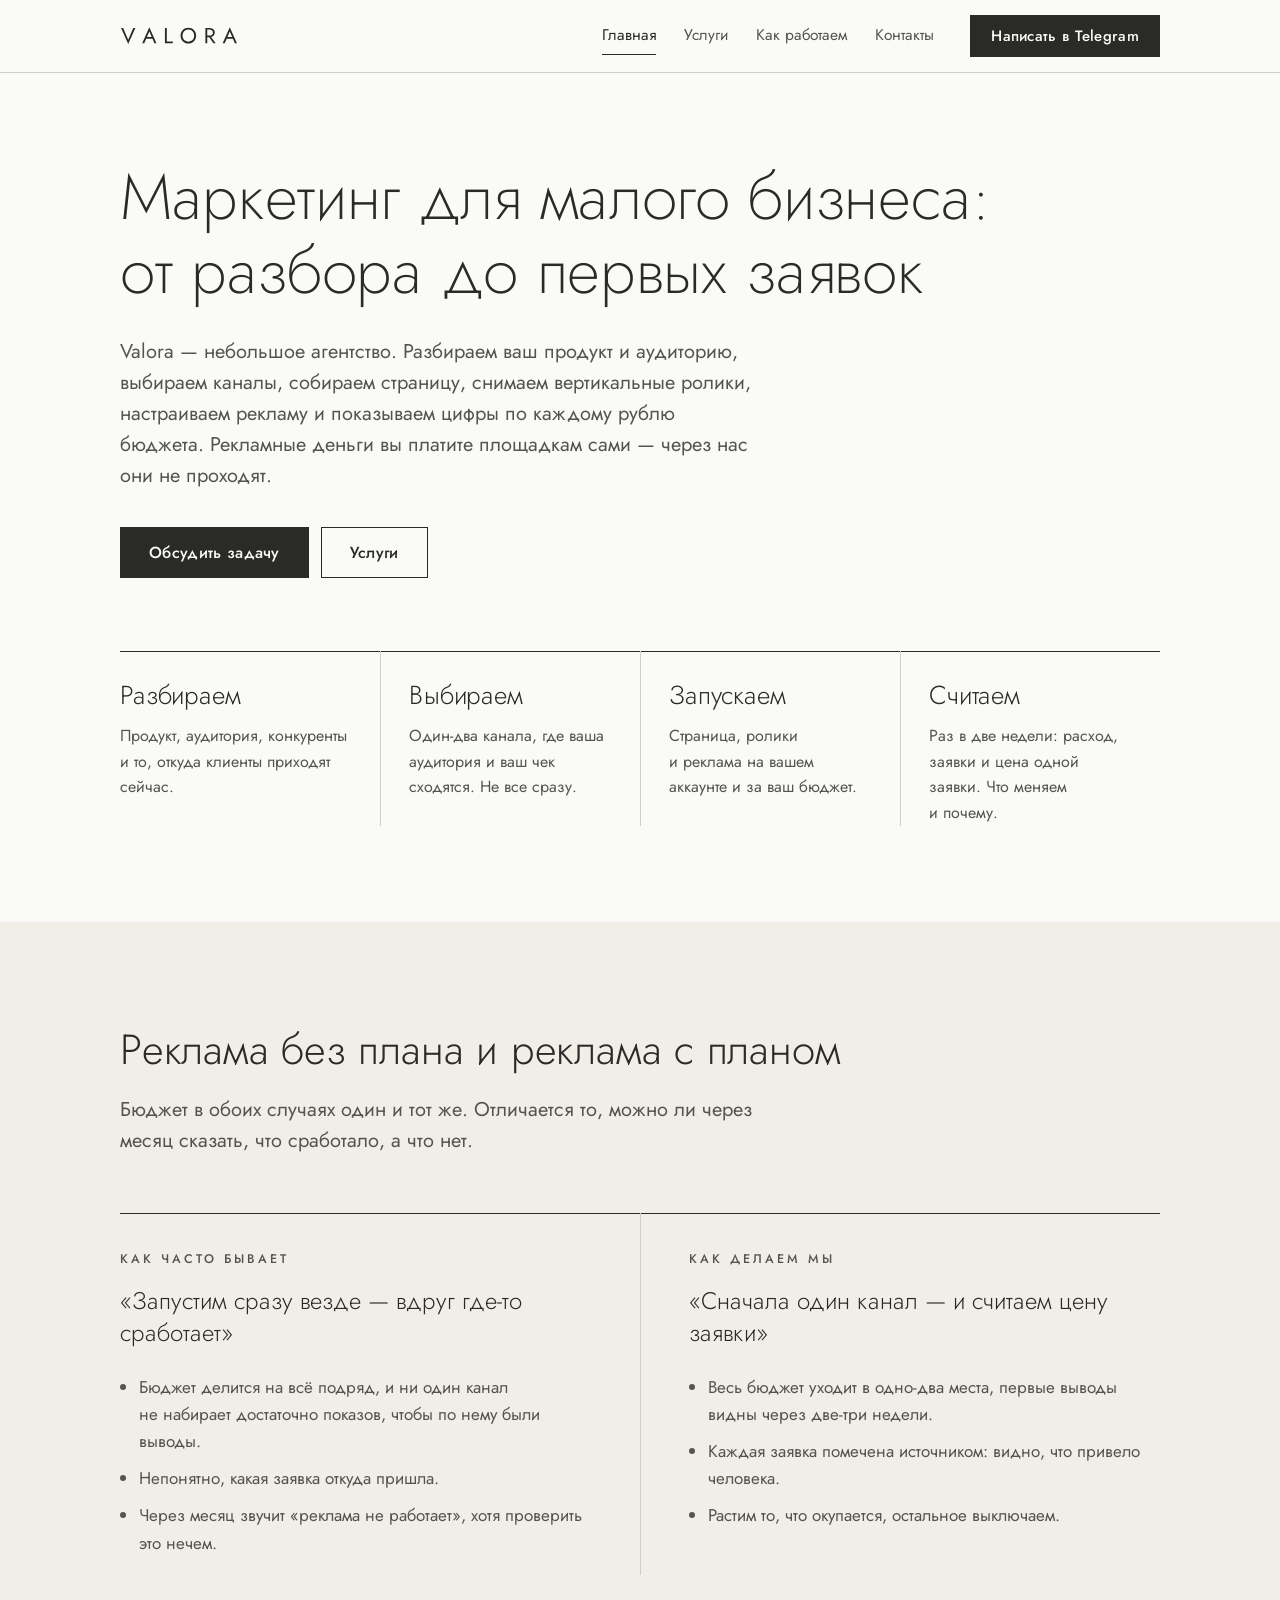
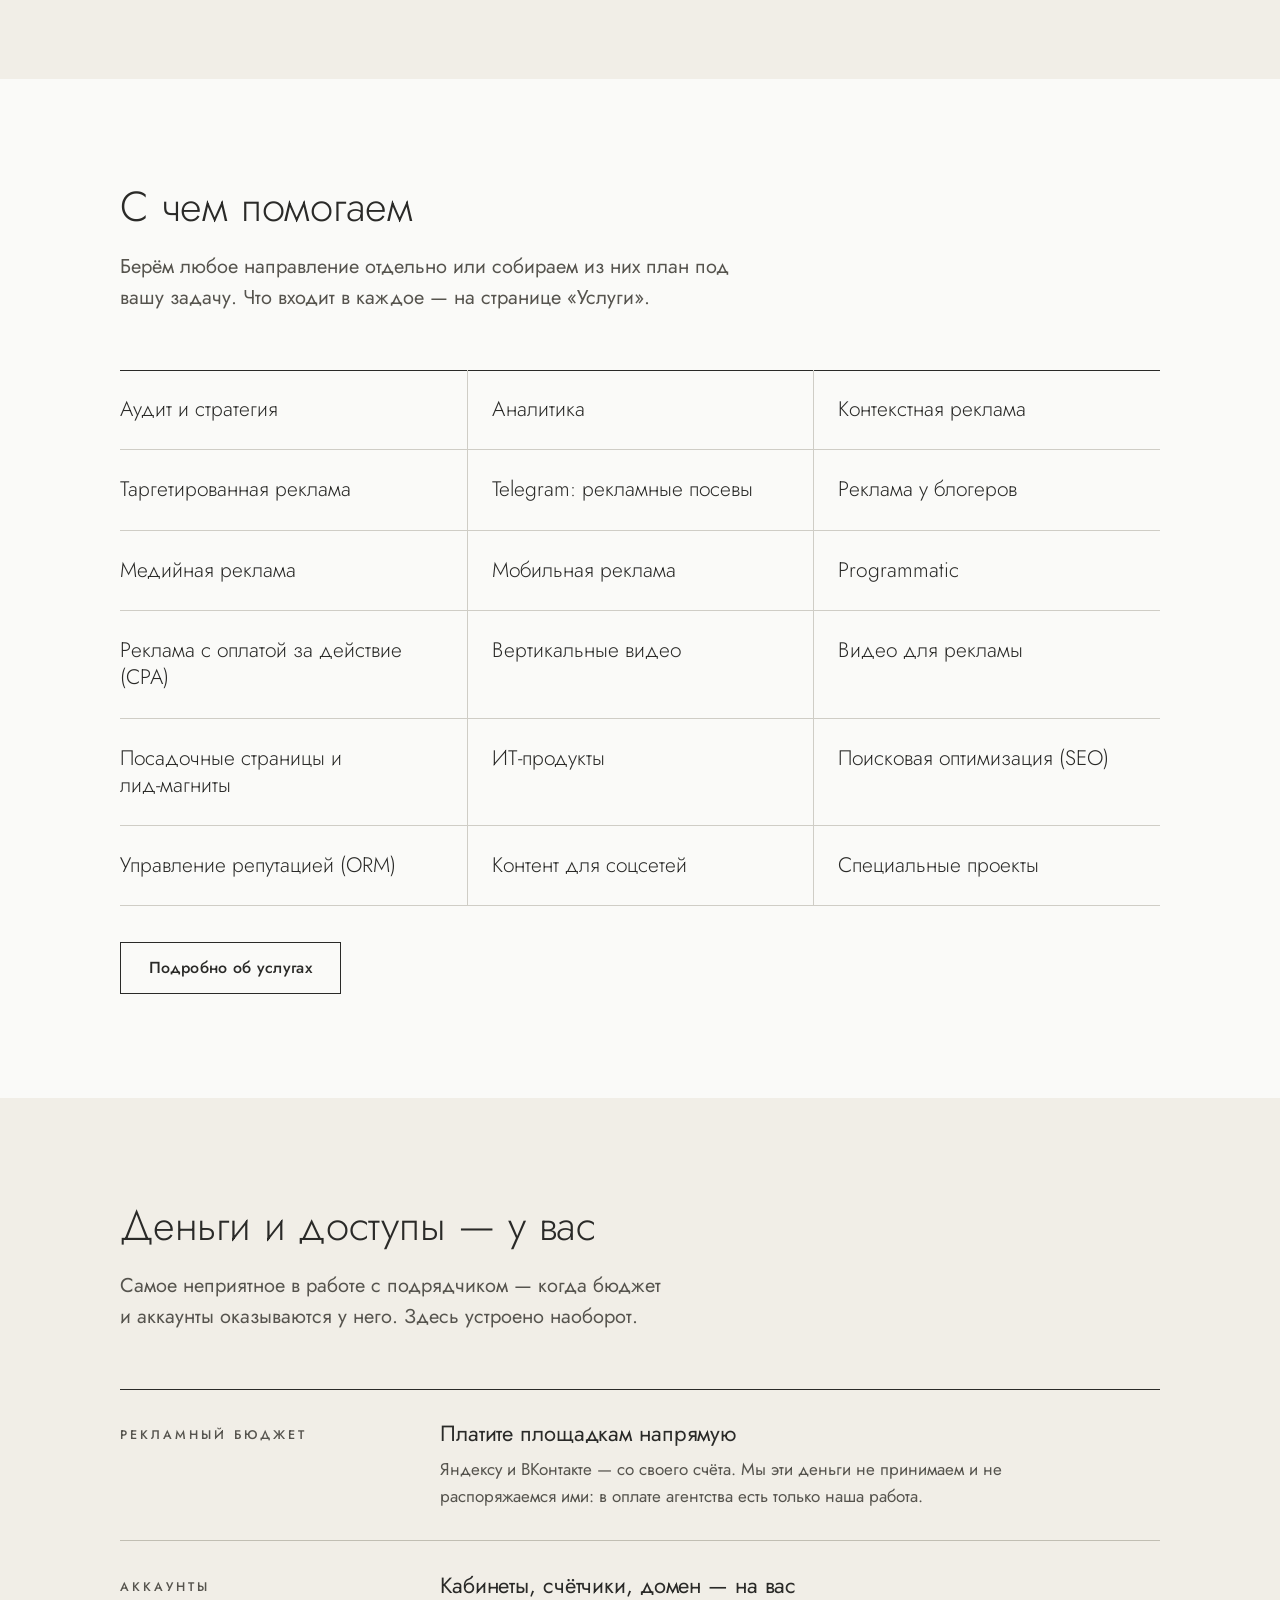
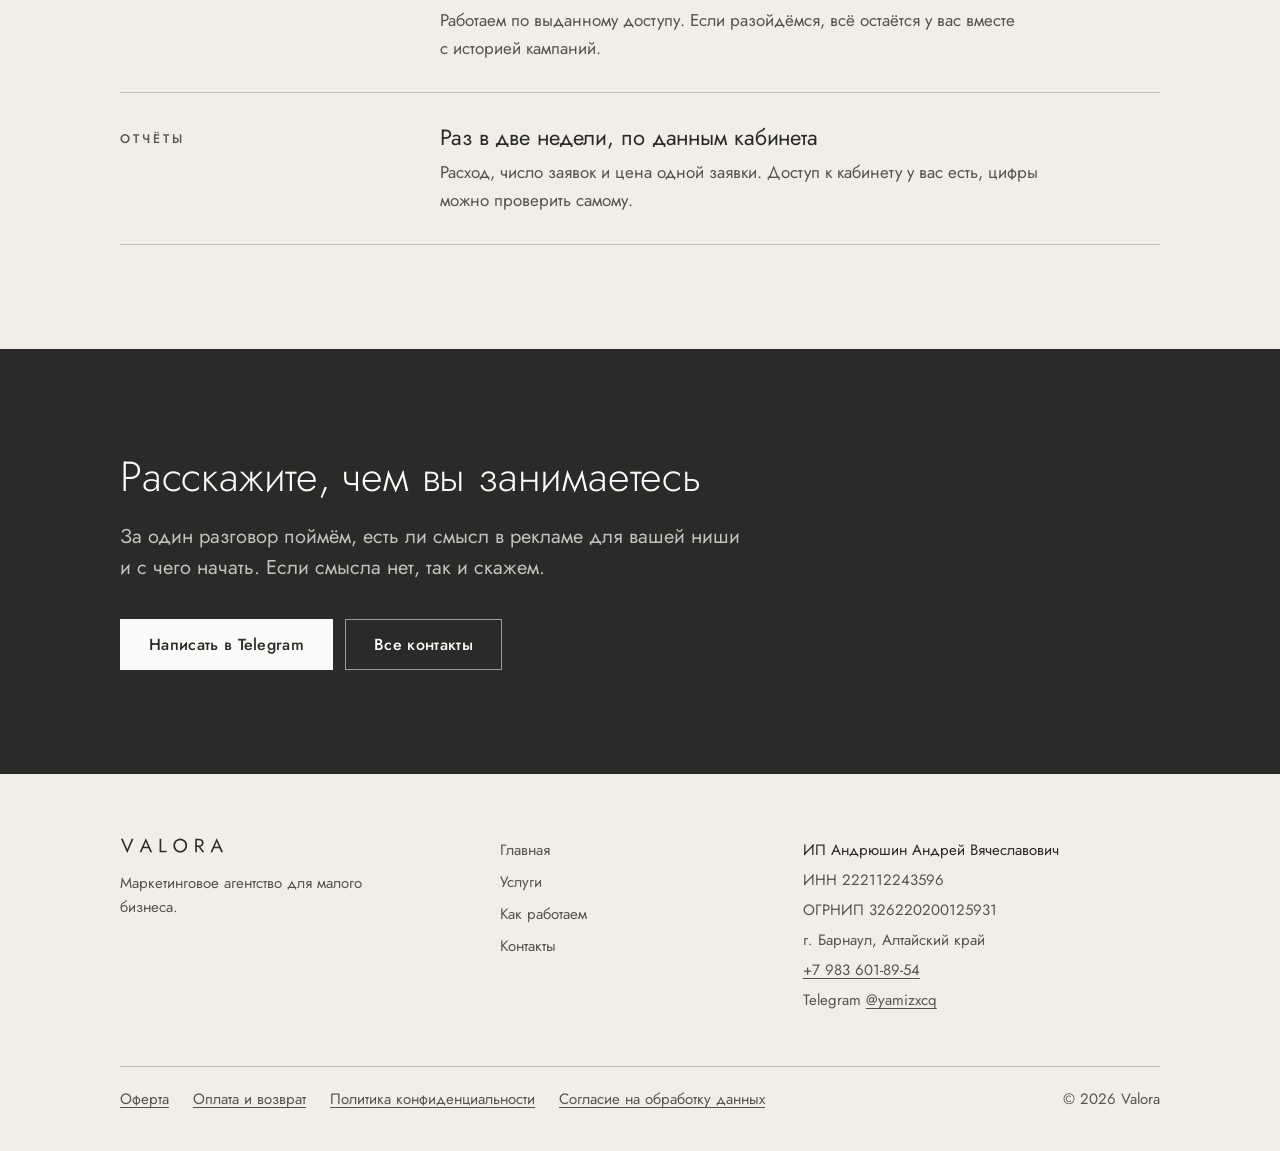
==== commit a087b78d: "feat: sole proprietor requisites with OGRNIP Co-Authored-By: Claude Opus 5.5 <noreply@anthropic.com>" ====
--- a/index.html
+++ b/index.html
@@ -166,7 +166,7 @@
       <div class="foot__req">
         <p>ИП Андрюшин Андрей Вячеславович</p>
         <p>ИНН 222112243596</p>
-        
+        <p>ОГРНИП 326220200125931</p>
         <p>г. Барнаул, Алтайский край</p>
         <p><a href="tel:+79836018954">+7 983 601-89-54</a></p>
         <p>Telegram <a href="https://t.me/yamizxcq" target="_blank" rel="noopener">@yamizxcq</a></p>
